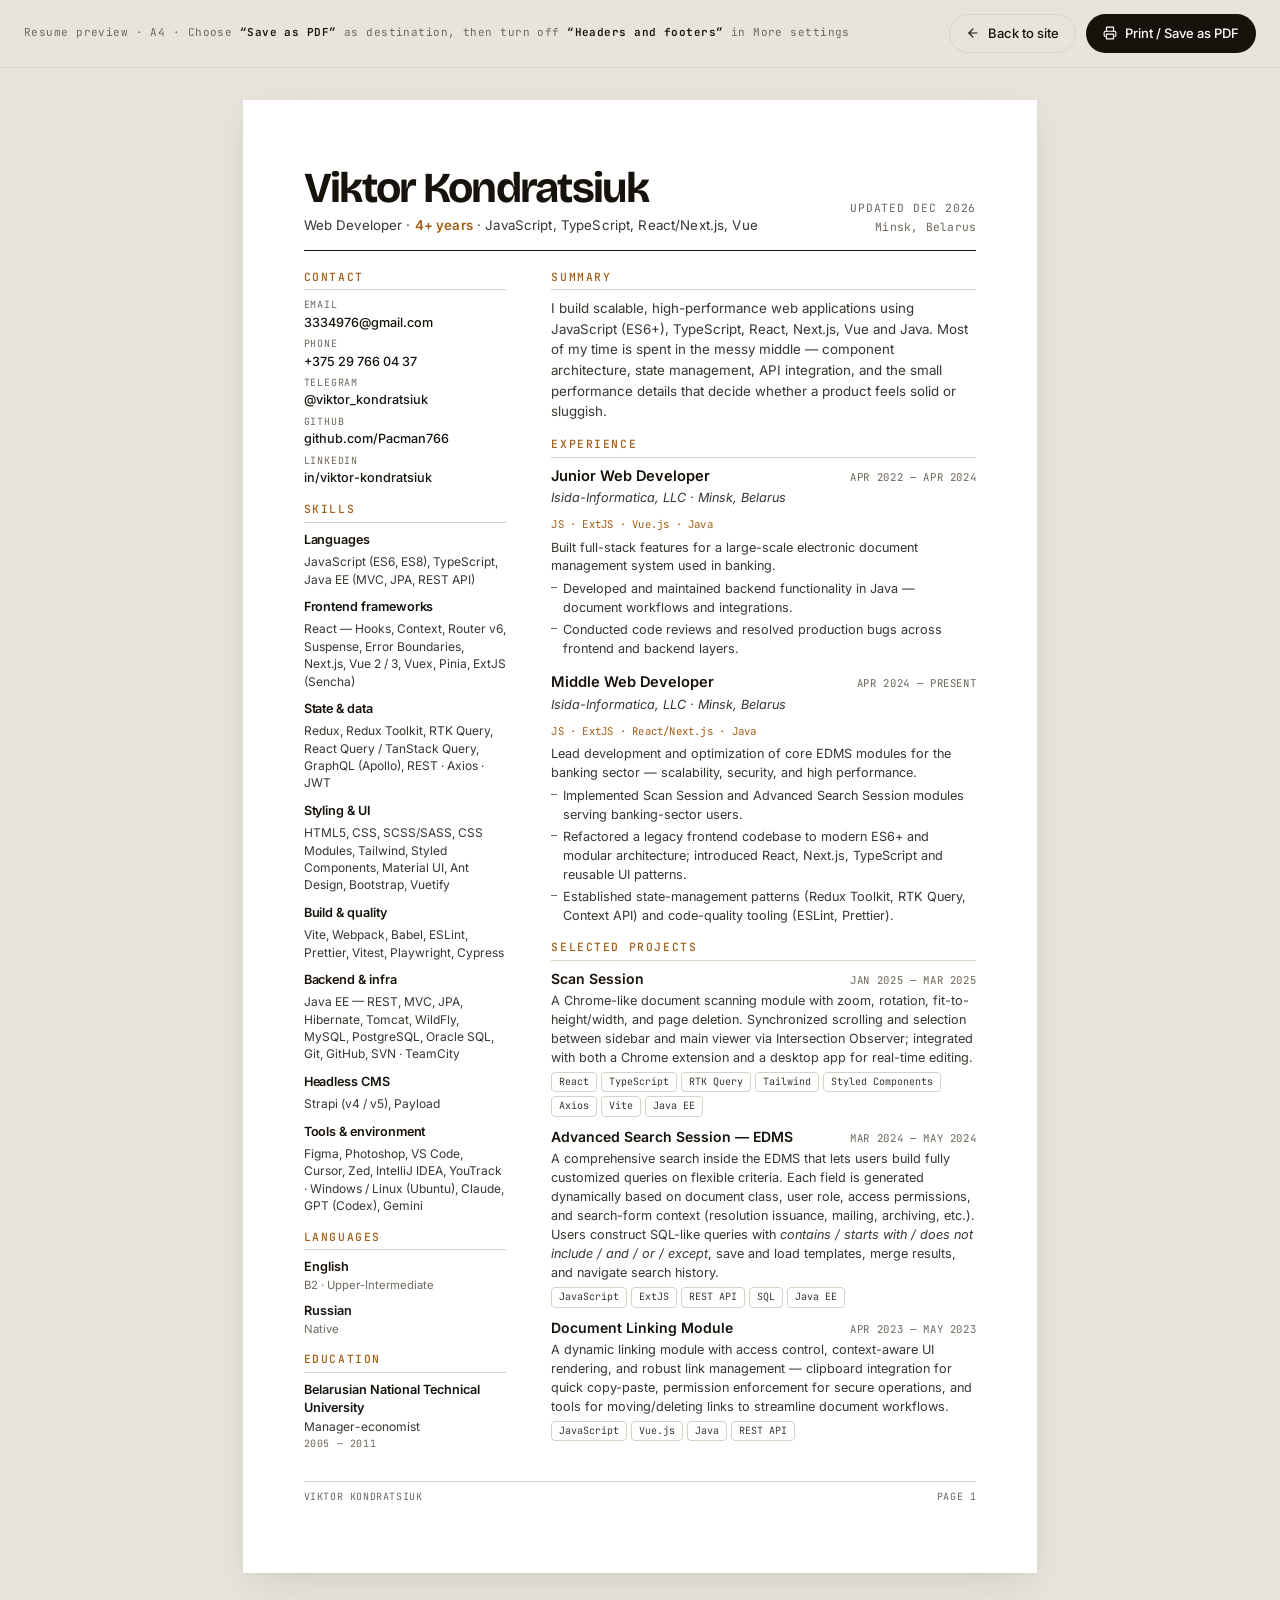
==== resume.html @ 0df0ddd4 "Initial production release of CV portfolio site - Static portfolio site with content-driven architec" ====
<!DOCTYPE html>
<html lang="en">
<head>
<meta charset="UTF-8" />
<meta name="viewport" content="width=device-width, initial-scale=1.0" />
<title>Resume — Viktor Kondratsiuk</title>
<link rel="preconnect" href="https://fonts.googleapis.com" />
<link rel="preconnect" href="https://fonts.gstatic.com" crossorigin />
<link href="https://fonts.googleapis.com/css2?family=Bricolage+Grotesque:opsz,wght@12..96,500;12..96,600;12..96,700&family=Inter:wght@300;400;500;600&family=JetBrains+Mono:wght@400;500&display=swap" rel="stylesheet" />
<style>
:root {
  --ink: #18120c;
  --ink-2: #3a3530;
  --ink-3: #6e665d;
  --line: #d8d2c5;
  --line-2: #ece7dc;
  --paper: #ffffff;
  --accent: oklch(0.55 0.12 60);
  --display: "Bricolage Grotesque", sans-serif;
  --sans: "Inter", -apple-system, BlinkMacSystemFont, "Segoe UI", sans-serif;
  --mono: "JetBrains Mono", ui-monospace, "SF Mono", monospace;
}
* { box-sizing: border-box; margin: 0; padding: 0; }
html, body { background: #e8e4dc; }
body {
  font-family: var(--sans);
  color: var(--ink);
  font-size: 10.5pt;
  line-height: 1.45;
  -webkit-font-smoothing: antialiased;
  text-rendering: optimizeLegibility;
}
a { color: inherit; text-decoration: none; }
strong { font-weight: 600; }
em { font-style: italic; }

/* ============= TOOLBAR ============= */
.toolbar {
  position: sticky; top: 0; z-index: 20;
  background: rgba(232, 228, 220, 0.92);
  backdrop-filter: saturate(160%) blur(10px);
  -webkit-backdrop-filter: saturate(160%) blur(10px);
  padding: 14px 24px;
  display: flex; justify-content: space-between; align-items: center; gap: 16px;
  border-bottom: 1px solid var(--line);
}
.toolbar-left {
  font-family: var(--mono); font-size: 11px;
  color: var(--ink-3); letter-spacing: .04em;
}
.toolbar-left strong { color: var(--ink); font-weight: 600; }
.toolbar-actions { display: flex; gap: 10px; }
.tb-btn {
  display: inline-flex; align-items: center; gap: 8px;
  padding: 9px 16px;
  font-family: var(--sans); font-size: 13px; font-weight: 500;
  border-radius: 999px;
  border: 1px solid transparent;
  cursor: pointer;
  transition: transform .2s ease, background .2s ease, border-color .2s ease;
  background: transparent; color: var(--ink);
}
.tb-btn:hover { transform: translateY(-1px); }
.tb-btn-primary { background: var(--ink); color: var(--paper); }
.tb-btn-primary:hover { background: oklch(0.22 0.01 60); }
.tb-btn-ghost { border-color: var(--line); }
.tb-btn-ghost:hover { border-color: var(--ink); }
.tb-btn svg { width: 14px; height: 14px; }

/* ============= PAGE ============= */
.page-wrap {
  padding: 32px 16px 48px;
  display: flex; flex-direction: column; align-items: center; gap: 24px;
}
.page {
  width: 210mm;
  min-height: 297mm;
  background: var(--paper);
  padding: 18mm 16mm;
  box-shadow: 0 1px 2px rgba(0,0,0,.04), 0 12px 40px -8px rgba(0,0,0,.12);
  position: relative;
  page-break-after: always;
}
.page:last-child { page-break-after: auto; }

/* ============= HEADER ============= */
.r-head {
  display: grid;
  grid-template-columns: 1fr auto;
  align-items: end;
  gap: 24px;
  padding-bottom: 14px;
  margin-bottom: 18px;
  border-bottom: 1.5px solid var(--ink);
}
.r-head-left h1 {
  font-family: var(--display);
  font-weight: 700;
  font-size: 32pt;
  letter-spacing: -0.04em;
  line-height: 0.95;
  color: var(--ink);
}
.r-head-tag {
  margin-top: 8px;
  font-size: 10pt;
  color: var(--ink-2);
  letter-spacing: 0.01em;
}
.r-head-tag strong { color: var(--accent); font-weight: 600; }
.r-head-right {
  text-align: right;
  font-family: var(--mono);
  font-size: 8.5pt;
  color: var(--ink-3);
  line-height: 1.6;
  letter-spacing: 0.02em;
}
.r-head-right .when { display: block; text-transform: uppercase; letter-spacing: 0.08em; }

/* ============= LAYOUT ============= */
.r-grid {
  display: grid;
  grid-template-columns: 1fr 2.1fr;
  gap: 12mm;
}
.r-col-left > section { margin-bottom: 14px; }
.r-col-right > section { margin-bottom: 14px; }
.r-col-right > section:last-child { margin-bottom: 0; }

/* ============= SECTION HEADERS ============= */
.r-h2 {
  font-family: var(--mono);
  font-size: 8.5pt;
  font-weight: 500;
  letter-spacing: 0.14em;
  text-transform: uppercase;
  color: var(--accent);
  margin-bottom: 8px;
  padding-bottom: 4px;
  border-bottom: 1px solid var(--line);
}

/* ============= LEFT COLUMN ============= */
.contact-list { list-style: none; }
.contact-list li {
  font-size: 9.5pt;
  margin-bottom: 5px;
  color: var(--ink-2);
  word-break: break-word;
}
.contact-list .label {
  display: block;
  font-family: var(--mono);
  font-size: 7.5pt;
  letter-spacing: 0.08em;
  text-transform: uppercase;
  color: var(--ink-3);
  margin-bottom: 1px;
}
.contact-list .value { display: block; font-weight: 500; color: var(--ink); text-decoration: none; }
.contact-list a.value:hover { color: var(--accent); text-decoration: underline; text-underline-offset: 2px; }

.skills-block { margin-bottom: 10px; }
.skills-block h3 {
  font-family: var(--sans);
  font-weight: 600;
  font-size: 9.5pt;
  color: var(--ink);
  margin-bottom: 4px;
  letter-spacing: -0.005em;
}
.skills-block p {
  font-size: 9pt;
  color: var(--ink-2);
  line-height: 1.45;
}

.lang-list, .edu-list { list-style: none; }
.lang-list li, .edu-list li {
  margin-bottom: 8px;
  font-size: 9.5pt;
}
.lang-list .name { font-weight: 600; color: var(--ink); }
.lang-list .level { display: block; font-size: 8.5pt; color: var(--ink-3); margin-top: 1px; }
.edu-list .school { font-weight: 600; color: var(--ink); display: block; }
.edu-list .degree { color: var(--ink-2); font-size: 9pt; }
.edu-list .when { font-family: var(--mono); font-size: 7.5pt; color: var(--ink-3); letter-spacing: 0.06em; text-transform: uppercase; display: block; margin-top: 1px; }

/* ============= RIGHT COLUMN ============= */
.r-summary {
  font-size: 10pt;
  line-height: 1.55;
  color: var(--ink-2);
}

.r-role { margin-bottom: 14px; }
.r-role:last-child { margin-bottom: 0; }
.r-role-head {
  display: flex; justify-content: space-between; align-items: baseline; gap: 12px; flex-wrap: wrap;
  margin-bottom: 2px;
}
.r-role-title {
  font-family: var(--sans);
  font-weight: 600;
  font-size: 11pt;
  color: var(--ink);
  letter-spacing: -0.005em;
}
.r-role-when {
  font-family: var(--mono);
  font-size: 8pt;
  color: var(--ink-3);
  letter-spacing: 0.06em;
  text-transform: uppercase;
  white-space: nowrap;
}
.r-role-org {
  font-size: 9.5pt;
  color: var(--ink-2);
  margin-bottom: 6px;
  font-style: italic;
}
.r-role-stack {
  display: inline-block;
  font-family: var(--mono); font-size: 8pt;
  color: var(--accent);
  letter-spacing: 0.02em;
  margin-bottom: 6px;
}
.r-bullets {
  list-style: none;
  margin-top: 4px;
}
.r-bullets li {
  position: relative;
  padding-left: 12px;
  font-size: 9.5pt;
  color: var(--ink-2);
  line-height: 1.5;
  margin-bottom: 3px;
}
.r-bullets li::before {
  content: "";
  position: absolute;
  left: 0; top: 8px;
  width: 6px; height: 1px;
  background: var(--ink-3);
}

.r-project { margin-bottom: 10px; page-break-inside: avoid; break-inside: avoid; }
.r-project:last-child { margin-bottom: 0; }
.r-project-head {
  display: flex; justify-content: space-between; align-items: baseline; gap: 12px; flex-wrap: wrap;
  margin-bottom: 2px;
}
.r-project-title {
  font-family: var(--sans);
  font-weight: 600;
  font-size: 10.5pt;
  color: var(--ink);
}
.r-project-when {
  font-family: var(--mono);
  font-size: 8pt;
  color: var(--ink-3);
  letter-spacing: 0.06em;
  text-transform: uppercase;
}
.r-project-lead {
  font-size: 9.5pt;
  color: var(--ink-2);
  line-height: 1.5;
  margin-bottom: 5px;
}
.r-project-stack {
  display: flex; flex-wrap: wrap; gap: 4px;
  margin-top: 5px;
}
.r-project-stack span {
  font-family: var(--mono);
  font-size: 7.5pt;
  padding: 2px 7px;
  border: 1px solid var(--line);
  border-radius: 4px;
  color: var(--ink-2);
}

.r-foot {
  margin-top: 16px;
  padding-top: 8px;
  border-top: 1px solid var(--line);
  display: flex; justify-content: space-between;
  font-family: var(--mono);
  font-size: 7.5pt;
  color: var(--ink-3);
  letter-spacing: 0.06em;
  text-transform: uppercase;
}

/* ============= LOADER ============= */
#cms-loader {
  position: fixed; inset: 0; z-index: 100;
  display: grid; place-items: center;
  background: #e8e4dc;
  font-family: var(--mono); font-size: 11px;
  color: var(--ink-3); letter-spacing: .08em; text-transform: uppercase;
  transition: opacity .4s ease;
}
#cms-loader.hide { opacity: 0; pointer-events: none; }
#cms-loader::before {
  content: ""; width: 24px; height: 24px;
  border: 1.5px solid var(--line);
  border-top-color: var(--ink);
  border-radius: 50%;
  animation: spin 0.9s linear infinite;
  margin-bottom: 14px; display: block;
}
@keyframes spin { to { transform: rotate(360deg); } }

/* ============= PRINT ============= */
@page {
  size: A4;
  margin: 12mm 14mm;
}
@media print {
  html, body { background: white; }
  .toolbar, #cms-loader { display: none !important; }
  .page-wrap { padding: 0; gap: 0; display: block; }
  .page {
    box-shadow: none;
    margin: 0;
    padding: 0;
    width: auto;
    min-height: 0;
    page-break-after: auto;
  }
  .r-head { page-break-after: avoid; break-after: avoid; }
  .r-h2 { page-break-after: avoid; break-after: avoid; }
  .r-role, .r-project, .skills-block, .edu-list li {
    page-break-inside: avoid; break-inside: avoid;
  }
  .r-foot { display: none; }
  /* tighten a bit for print */
  body { font-size: 10pt; }
  .r-head-left h1 { font-size: 28pt; }
  .r-grid { gap: 10mm; }
}
</style>
</head>
<body>

<div id="cms-loader">Loading…</div>

<div class="toolbar">
  <div class="toolbar-left">Resume preview · A4 · Choose <strong>“Save as PDF”</strong> as destination, then turn off <strong>“Headers and footers”</strong> in More settings</div>
  <div class="toolbar-actions">
    <a class="tb-btn tb-btn-ghost" href="index.html">
      <svg viewBox="0 0 24 24" fill="none" stroke="currentColor" stroke-width="2" stroke-linecap="round" stroke-linejoin="round"><line x1="19" y1="12" x2="5" y2="12"/><polyline points="12 19 5 12 12 5"/></svg>
      Back to site
    </a>
    <button class="tb-btn tb-btn-primary" id="print-btn">
      <svg viewBox="0 0 24 24" fill="none" stroke="currentColor" stroke-width="2" stroke-linecap="round" stroke-linejoin="round"><polyline points="6 9 6 2 18 2 18 9"/><path d="M6 18H4a2 2 0 0 1-2-2v-5a2 2 0 0 1 2-2h16a2 2 0 0 1 2 2v5a2 2 0 0 1-2 2h-2"/><rect x="6" y="14" width="12" height="8"/></svg>
      Print / Save as PDF
    </button>
  </div>
</div>

<div class="page-wrap">
  <article class="page" id="resume-root">
    <header class="r-head">
      <div class="r-head-left">
        <h1 id="r-name">Viktor Kondratsiuk</h1>
        <div class="r-head-tag" id="r-tag">Web Developer · <strong>4 years</strong> · JavaScript, TypeScript, React/Next.js, Vue</div>
      </div>
      <div class="r-head-right">
        <span class="when" id="r-updated">Updated —</span>
        <span id="r-location"></span>
      </div>
    </header>

    <div class="r-grid">
      <aside class="r-col-left">
        <section>
          <h2 class="r-h2">Contact</h2>
          <ul class="contact-list" id="r-contacts"></ul>
        </section>

        <section>
          <h2 class="r-h2">Skills</h2>
          <div id="r-skills"></div>
        </section>

        <section>
          <h2 class="r-h2">Languages</h2>
          <ul class="lang-list" id="r-langs"></ul>
        </section>

        <section>
          <h2 class="r-h2">Education</h2>
          <ul class="edu-list" id="r-edu"></ul>
        </section>
      </aside>

      <main class="r-col-right">
        <section>
          <h2 class="r-h2">Summary</h2>
          <p class="r-summary" id="r-summary"></p>
        </section>

        <section>
          <h2 class="r-h2">Experience</h2>
          <div id="r-roles"></div>
        </section>

        <section>
          <h2 class="r-h2">Selected Projects</h2>
          <div id="r-projects"></div>
        </section>
      </main>
    </div>

    <div class="r-foot">
      <span id="r-footer-name">Viktor Kondratsiuk</span>
      <span>Page 1</span>
    </div>
  </article>
</div>

<script>
(function () {
  function inline(s) {
    if (!s) return '';
    return String(s)
      .replace(/&/g, '&amp;')
      .replace(/</g, '&lt;')
      .replace(/>/g, '&gt;')
      .replace(/`([^`]+)`/g, '<code>$1</code>')
      .replace(/\*\*([^*]+)\*\*/g, '<strong>$1</strong>')
      .replace(/\b_([^_]+)_\b/g, '<em>$1</em>')
      .replace(/_([^_]+)_/g, '<em>$1</em>')
      .replace(/\[([^\]]+)\]\(([^)]+)\)/g, '<a href="$2">$1</a>');
  }

  function parseFrontmatter(text) {
    const m = text.match(/^---\n([\s\S]*?)\n---\n/);
    if (!m) return { fm: {}, rest: text };
    const fm = {};
    m[1].split('\n').forEach((line) => {
      if (!line.trim() || line.trim().startsWith('#')) return;
      const idx = line.indexOf(':');
      if (idx === -1) return;
      const k = line.slice(0, idx).trim();
      let v = line.slice(idx + 1).trim();
      if (v === 'true') v = true;
      else if (v === 'false') v = false;
      fm[k] = v;
    });
    return { fm, rest: text.slice(m[0].length) };
  }
  function splitSections(text) {
    const sections = {};
    const parts = text.split(/^# /gm).slice(1);
    parts.forEach((part) => {
      const nl = part.indexOf('\n');
      sections[part.slice(0, nl).trim()] = part.slice(nl + 1);
    });
    return sections;
  }
  function getSubsections(text) {
    const subs = {};
    const parts = text.split(/^## /gm).slice(1);
    parts.forEach((part) => {
      const nl = part.indexOf('\n');
      subs[part.slice(0, nl).trim()] = part.slice(nl + 1).trim();
    });
    return subs;
  }
  function getH3Items(text) {
    const items = [];
    const parts = text.split(/^### /gm).slice(1);
    parts.forEach((part) => {
      const nl = part.indexOf('\n');
      items.push({ title: part.slice(0, nl).trim(), body: part.slice(nl + 1).trim() });
    });
    return items;
  }
  function parseFieldsAndBullets(body) {
    const lines = body.split('\n');
    const fields = {};
    let currentList = null;
    lines.forEach((raw) => {
      if (!raw.trim()) { currentList = null; return; }
      if (/^\s{2,}-\s/.test(raw)) {
        if (currentList) currentList.push(raw.replace(/^\s+-\s/, '').trim());
        return;
      }
      const m = raw.match(/^-\s+([\w]+):\s*(.*)$/);
      if (m) {
        const key = m[1], val = m[2].trim();
        if (val === '') {
          fields[key] = []; currentList = fields[key];
        } else {
          if (key === 'chips' || key === 'stack') {
            fields[key] = val.split(',').map((s) => s.trim()).filter(Boolean);
          } else {
            fields[key] = val === 'true' ? true : val === 'false' ? false : val;
          }
          currentList = null;
        }
      }
    });
    return fields;
  }
  function parseBulletList(body) {
    return body.split('\n').filter((l) => /^-\s/.test(l)).map((l) => l.replace(/^-\s+/, '').trim());
  }

  fetch('content.md', { cache: 'no-cache' })
    .then((r) => r.text())
    .then(render)
    .catch((err) => {
      console.error(err);
      document.getElementById('cms-loader').textContent = 'Failed to load content.md';
    });

  function render(text) {
    const { fm, rest } = parseFrontmatter(text);
    const sections = splitSections(rest);

    // Header
    document.getElementById('r-name').textContent = fm.name || '';
    document.getElementById('r-footer-name').textContent = fm.name || '';
    const exp = getSubsections(sections['Experience'] || '');
    const roles = getH3Items(exp['Roles'] || '');
    const yearsTag = roles.length ? '<strong>4+ years</strong> · ' : '';
    document.getElementById('r-tag').innerHTML = (fm.role || 'Web Developer') + ' · ' + yearsTag + 'JavaScript, TypeScript, React/Next.js, Vue';

    const updated = new Date().toLocaleDateString('en-US', { month: 'short', year: 'numeric' });
    document.getElementById('r-updated').textContent = 'Updated ' + updated;
    document.getElementById('r-location').textContent = fm.location || '';

    // Contacts
    const contactRows = [];
    if (fm.email) contactRows.push({ label: 'Email', value: fm.email, href: 'mailto:' + fm.email });
    if (fm.phone) contactRows.push({ label: 'Phone', value: fm.phone, href: 'tel:' + String(fm.phone).replace(/\s|-/g, '') });
    if (fm.telegram) contactRows.push({ label: 'Telegram', value: '@' + fm.telegram, href: 'https://t.me/' + fm.telegram });
    if (fm.github) contactRows.push({ label: 'GitHub', value: 'github.com/' + fm.github, href: 'https://github.com/' + fm.github });
    if (fm.linkedin) contactRows.push({ label: 'LinkedIn', value: 'in/' + fm.linkedin, href: 'https://www.linkedin.com/in/' + fm.linkedin + '/' });
    document.getElementById('r-contacts').innerHTML = contactRows.map((c) => {
      const isExt = /^https?:/.test(c.href);
      const tgt = isExt ? ' target="_blank" rel="noopener noreferrer"' : '';
      return `<li><span class="label">${c.label}</span><a class="value" href="${c.href}"${tgt}>${c.value}</a></li>`;
    }).join('');

    // Skills (compact: each group as h3 + paragraph)
    const skillsSec = getSubsections(sections['Skills'] || '');
    const skillGroups = getH3Items(skillsSec['Groups'] || '');
    document.getElementById('r-skills').innerHTML = skillGroups.map((g) => {
      const items = parseBulletList(g.body).join(', ');
      return `<div class="skills-block"><h3>${inline(g.title)}</h3><p>${inline(items)}</p></div>`;
    }).join('');

    // Languages
    const langsSec = getSubsections(sections['Languages'] || '');
    const langItems = parseBulletList(langsSec['Items'] || '');
    document.getElementById('r-langs').innerHTML = langItems.map((row) => {
      const [name, level] = row.split('|').map((s) => s.trim());
      return `<li><span class="name">${name}</span><span class="level">${level || ''}</span></li>`;
    }).join('');

    // Education
    const eduSec = getSubsections(sections['Education'] || '');
    const eduItems = getH3Items(eduSec['Items'] || '');
    document.getElementById('r-edu').innerHTML = eduItems.map((e) => {
      const f = parseFieldsAndBullets(e.body);
      return `<li>
        <span class="school">${inline(e.title)}</span>
        <span class="degree">${inline(f.degree || '')}</span>
        <span class="when">${f.when || ''}</span>
      </li>`;
    }).join('');

    // Summary (use About lead)
    const aboutSec = getSubsections(sections['About'] || '');
    document.getElementById('r-summary').innerHTML = inline(aboutSec['Lead'] || '');

    // Roles (chronological order — newest first; reverse content.md order)
    const rolesSorted = [...roles].reverse();
    document.getElementById('r-roles').innerHTML = rolesSorted.map((r) => {
      const f = parseFieldsAndBullets(r.body);
      const bullets = (f.bullets || []).slice(0, 3).map((b) => `<li>${inline(b)}</li>`).join('');
      return `<div class="r-role">
        <div class="r-role-head">
          <span class="r-role-title">${inline(r.title)}</span>
          <span class="r-role-when">${f.when || ''}</span>
        </div>
        <div class="r-role-org">${f.org || ''}</div>
        ${f.stack ? `<div class="r-role-stack">${f.stack}</div>` : ''}
        ${f.summary ? `<div style="font-size:9.5pt;color:var(--ink-2);margin-bottom:3px;">${inline(f.summary)}</div>` : ''}
        ${bullets ? `<ul class="r-bullets">${bullets}</ul>` : ''}
      </div>`;
    }).join('');

    // Projects
    const projSec = getSubsections(sections['Projects'] || '');
    const projects = getH3Items(projSec['Items'] || '');
    document.getElementById('r-projects').innerHTML = projects.map((p) => {
      const f = parseFieldsAndBullets(p.body);
      const stack = (f.stack || []).map((s) => `<span>${s}</span>`).join('');
      return `<div class="r-project">
        <div class="r-project-head">
          <span class="r-project-title">${inline(p.title)}</span>
          <span class="r-project-when">${f.when || ''}</span>
        </div>
        <div class="r-project-lead">${inline(f.lead || '')}</div>
        ${stack ? `<div class="r-project-stack">${stack}</div>` : ''}
      </div>`;
    }).join('');

    requestAnimationFrame(() => {
      document.getElementById('cms-loader').classList.add('hide');
    });
  }

  document.getElementById('print-btn').addEventListener('click', () => window.print());
})();
</script>
</body>
</html>
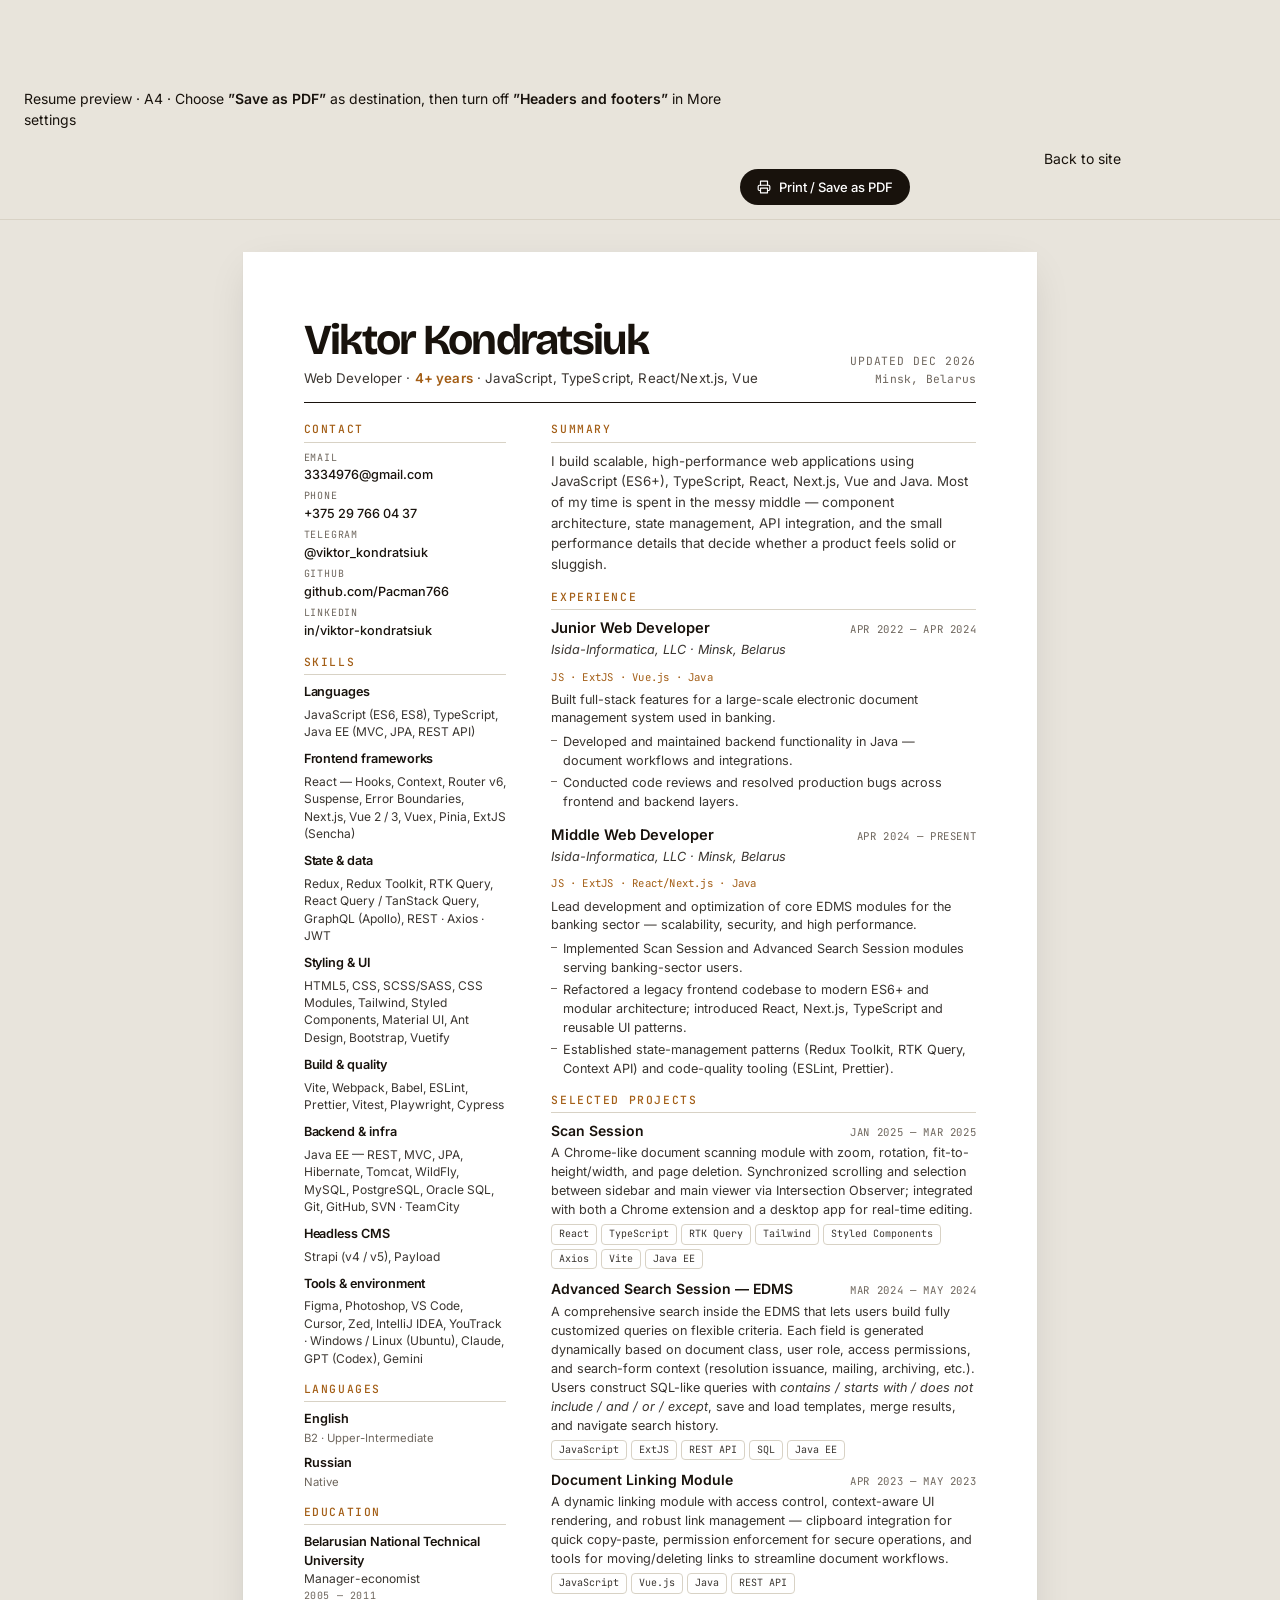
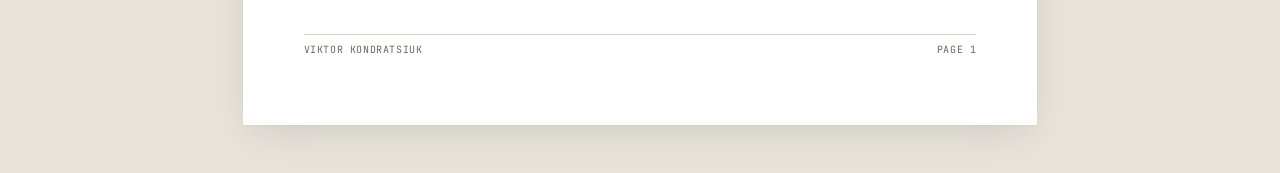
==== commit 512b5cb3: "Add i18n for UI strings, scroll-to-top button - Add # UI section to content.md and content-ru.md wit" ====
--- a/resume.html
+++ b/resume.html
@@ -318,6 +318,13 @@
 }
 @keyframes spin { to { transform: rotate(360deg); } }
 
+.btn-short { display: none; }
+@media (max-width: 600px) {
+  .btn-long { display: none; }
+  .btn-short { display: inline; }
+  .toolbar-left { display: none; }
+}
+
 /* ============= PRINT ============= */
 @page {
   size: A4;
@@ -353,15 +360,16 @@
 <div id="cms-loader">Loading…</div>
 
 <div class="toolbar">
-  <div class="toolbar-left">Resume preview · A4 · Choose <strong>“Save as PDF”</strong> as destination, then turn off <strong>“Headers and footers”</strong> in More settings</div>
-  <div class="toolbar-actions">
-    <a class="tb-btn tb-btn-ghost" href="index.html">
-      <svg viewBox="0 0 24 24" fill="none" stroke="currentColor" stroke-width="2" stroke-linecap="round" stroke-linejoin="round"><line x1="19" y1="12" x2="5" y2="12"/><polyline points="12 19 5 12 12 5"/></svg>
-      Back to site
+  <div class=”toolbar-left”><span id=”toolbar-hint”>Resume preview · A4 · Choose <strong>”Save as PDF”</strong> as destination, then turn off <strong>”Headers and footers”</strong> in More settings</span></div>
+  <div class=”toolbar-actions”>
+    <a class=”tb-btn tb-btn-ghost” href=”index.html” id=”back-btn”>
+      <svg viewBox=”0 0 24 24” fill=”none” stroke=”currentColor” stroke-width=”2” stroke-linecap=”round” stroke-linejoin=”round”><line x1=”19” y1=”12” x2=”5” y2=”12”/><polyline points=”12 19 5 12 12 5”/></svg>
+      <span data-i18n=”backBtn”>Back to site</span>
     </a>
     <button class="tb-btn tb-btn-primary" id="print-btn">
       <svg viewBox="0 0 24 24" fill="none" stroke="currentColor" stroke-width="2" stroke-linecap="round" stroke-linejoin="round"><polyline points="6 9 6 2 18 2 18 9"/><path d="M6 18H4a2 2 0 0 1-2-2v-5a2 2 0 0 1 2-2h16a2 2 0 0 1 2 2v5a2 2 0 0 1-2 2h-2"/><rect x="6" y="14" width="12" height="8"/></svg>
-      Print / Save as PDF
+      <span class="btn-long" data-i18n="printBtn">Print / Save as PDF</span>
+      <span class="btn-short" data-i18n="printBtnShort">Save as PDF</span>
     </button>
   </div>
 </div>
@@ -516,12 +524,16 @@
     return body.split('\n').filter((l) => /^-\s/.test(l)).map((l) => l.replace(/^-\s+/, '').trim());
   }
 
-  fetch('content.md', { cache: 'no-cache' })
+  var _lang = new URLSearchParams(location.search).get('lang') || localStorage.getItem('cv-lang') || 'en';
+  if (_lang !== 'en' && _lang !== 'ru') _lang = 'en';
+  var _contentFile = _lang === 'ru' ? 'content-ru.md' : 'content.md';
+
+  fetch(_contentFile, { cache: 'no-cache' })
     .then((r) => r.text())
     .then(render)
     .catch((err) => {
       console.error(err);
-      document.getElementById('cms-loader').textContent = 'Failed to load content.md';
+      document.getElementById('cms-loader').textContent = 'Failed to load content';
     });
 
   function render(text) {
@@ -618,12 +630,44 @@
       </div>`;
     }).join('');
 
+    // ---- UI strings ----
+    var uiSec = getSubsections(sections['UI'] || '');
+    var ui = {};
+    Object.keys(uiSec).forEach(function(sub) {
+      var fields = parseFieldsAndBullets(uiSec[sub]);
+      Object.assign(ui, fields);
+    });
+    document.querySelectorAll('[data-i18n]').forEach(function(el) {
+      var key = el.getAttribute('data-i18n');
+      if (ui[key] != null) el.textContent = String(ui[key]);
+    });
+    var hintEl = document.getElementById('toolbar-hint');
+    if (hintEl && ui.toolbarHint) hintEl.innerHTML = inline(String(ui.toolbarHint));
+
     requestAnimationFrame(() => {
       document.getElementById('cms-loader').classList.add('hide');
     });
   }
 
   document.getElementById('print-btn').addEventListener('click', () => window.print());
+
+  // Mobile: scale A4 page to fit viewport
+  function scaleResumePage() {
+    var page = document.querySelector('.page');
+    var wrap = document.querySelector('.page-wrap');
+    if (!page || !wrap) return;
+    if (window.innerWidth >= 760) {
+      page.style.transform = '';
+      page.style.marginBottom = '';
+      return;
+    }
+    var scale = window.innerWidth / page.offsetWidth;
+    page.style.transformOrigin = 'top left';
+    page.style.transform = 'scale(' + scale + ')';
+    page.style.marginBottom = '-' + (page.offsetHeight * (1 - scale)) + 'px';
+  }
+  window.addEventListener('resize', scaleResumePage);
+  scaleResumePage();
 })();
 </script>
 </body>
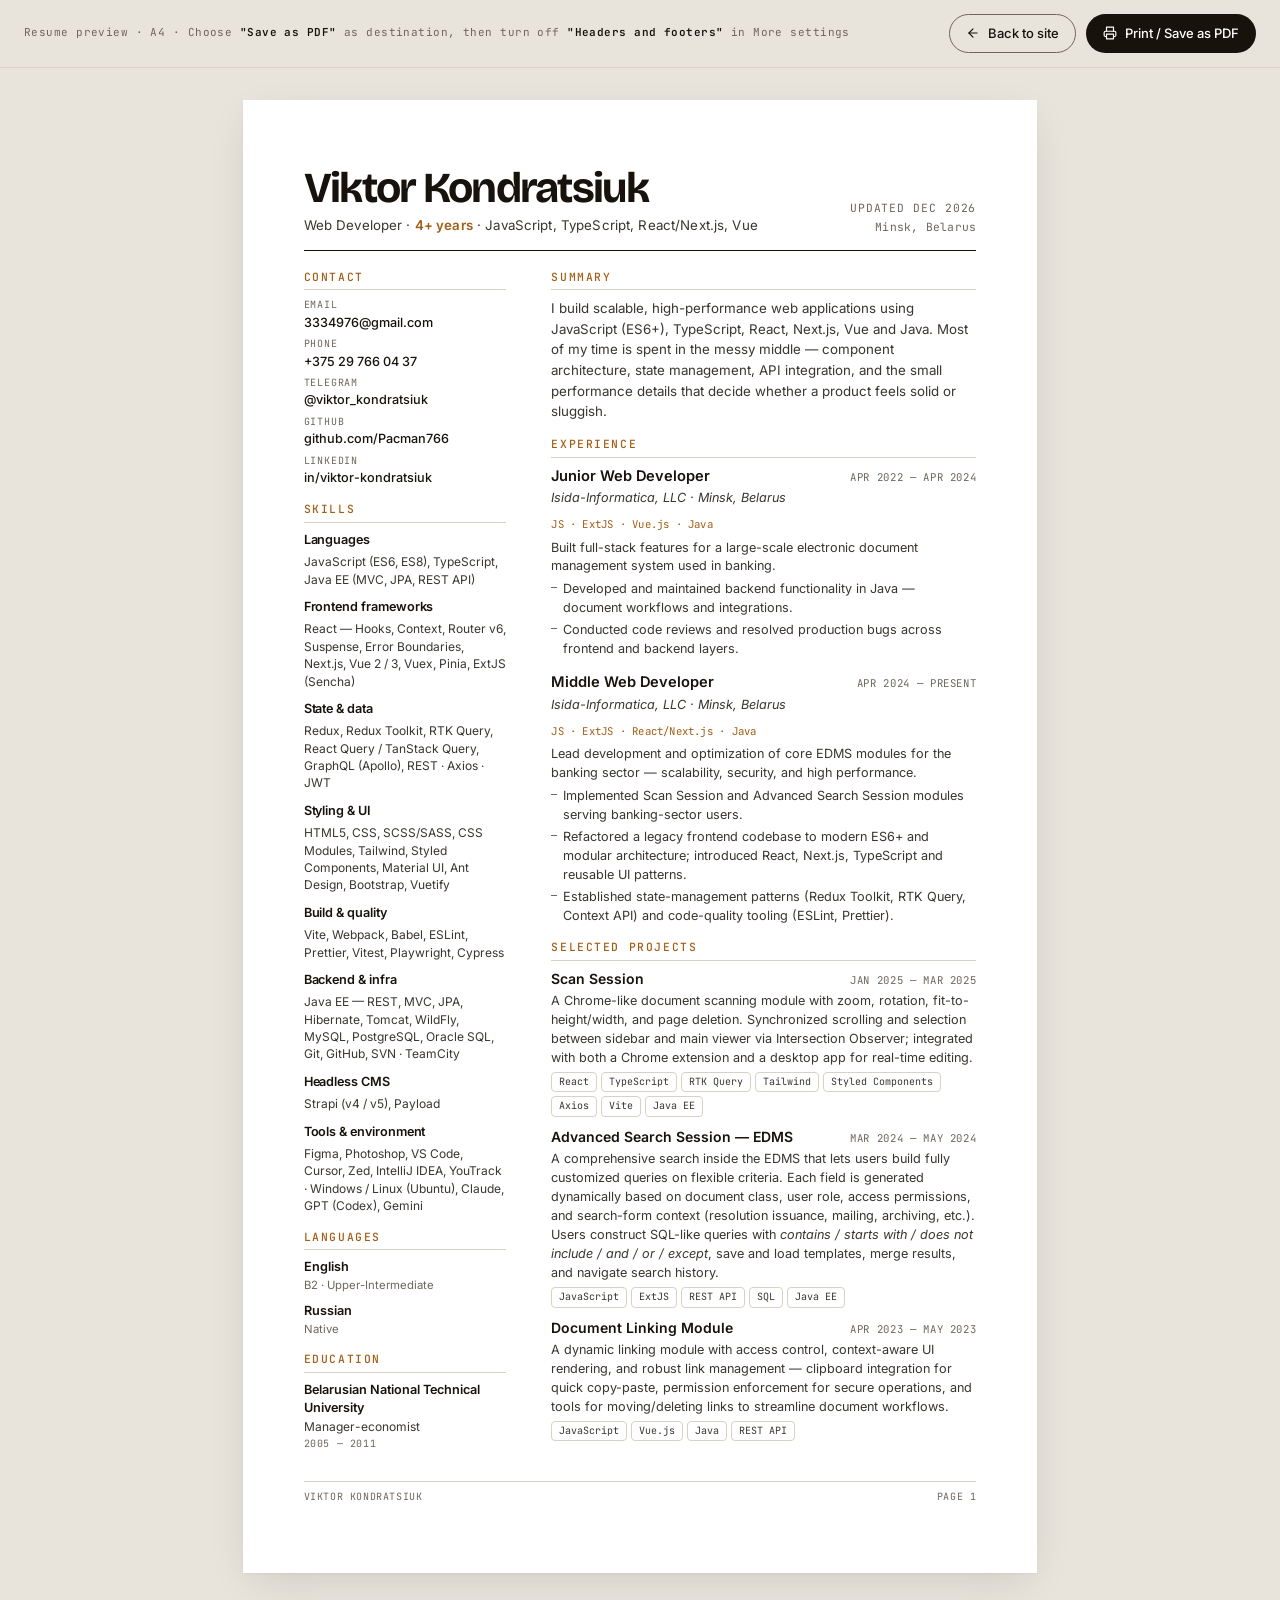
==== commit 3d2c18ce: "fix(resume): fix curly-quote class/id attributes breaking all CSS selectors All HTML element attribu" ====
--- a/resume.html
+++ b/resume.html
@@ -1,4 +1,4 @@
-<!DOCTYPE html>
+﻿<!DOCTYPE html>
 <html lang="en">
 <head>
 <meta charset="UTF-8" />
@@ -41,15 +41,17 @@
   backdrop-filter: saturate(160%) blur(10px);
   -webkit-backdrop-filter: saturate(160%) blur(10px);
   padding: 14px 24px;
-  display: flex; justify-content: space-between; align-items: center; gap: 16px;
+  display: flex; flex-wrap: nowrap; justify-content: space-between; align-items: center; gap: 16px;
   border-bottom: 1px solid var(--line);
 }
 .toolbar-left {
   font-family: var(--mono); font-size: 11px;
   color: var(--ink-3); letter-spacing: .04em;
+  flex: 1 1 0; min-width: 0;
+  overflow: hidden; text-overflow: ellipsis; white-space: nowrap;
 }
 .toolbar-left strong { color: var(--ink); font-weight: 600; }
-.toolbar-actions { display: flex; gap: 10px; }
+.toolbar-actions { display: flex; gap: 10px; flex-shrink: 0; }
 .tb-btn {
   display: inline-flex; align-items: center; gap: 8px;
   padding: 9px 16px;
@@ -63,7 +65,7 @@
 .tb-btn:hover { transform: translateY(-1px); }
 .tb-btn-primary { background: var(--ink); color: var(--paper); }
 .tb-btn-primary:hover { background: oklch(0.22 0.01 60); }
-.tb-btn-ghost { border-color: var(--line); }
+.tb-btn-ghost { border-color: var(--ink-3); }
 .tb-btn-ghost:hover { border-color: var(--ink); }
 .tb-btn svg { width: 14px; height: 14px; }
 
@@ -323,6 +325,8 @@
   .btn-long { display: none; }
   .btn-short { display: inline; }
   .toolbar-left { display: none; }
+  body { overflow-x: hidden; }
+  .page-wrap { overflow-x: hidden; max-width: 100vw; padding: 16px 0 32px; }
 }
 
 /* ============= PRINT ============= */
@@ -360,11 +364,11 @@
 <div id="cms-loader">Loading…</div>
 
 <div class="toolbar">
-  <div class=”toolbar-left”><span id=”toolbar-hint”>Resume preview · A4 · Choose <strong>”Save as PDF”</strong> as destination, then turn off <strong>”Headers and footers”</strong> in More settings</span></div>
-  <div class=”toolbar-actions”>
-    <a class=”tb-btn tb-btn-ghost” href=”index.html” id=”back-btn”>
-      <svg viewBox=”0 0 24 24” fill=”none” stroke=”currentColor” stroke-width=”2” stroke-linecap=”round” stroke-linejoin=”round”><line x1=”19” y1=”12” x2=”5” y2=”12”/><polyline points=”12 19 5 12 12 5”/></svg>
-      <span data-i18n=”backBtn”>Back to site</span>
+  <div class="toolbar-left"><span id="toolbar-hint">Resume preview · A4 · Choose <strong>"Save as PDF"</strong> as destination, then turn off <strong>"Headers and footers"</strong> in More settings</span></div>
+  <div class="toolbar-actions">
+    <a class="tb-btn tb-btn-ghost" href="index.html" id="back-btn">
+      <svg viewBox="0 0 24 24" fill="none" stroke="currentColor" stroke-width="2" stroke-linecap="round" stroke-linejoin="round"><line x1="19" y1="12" x2="5" y2="12"/><polyline points="12 19 5 12 12 5"/></svg>
+      <span data-i18n="backBtn">Back to site</span>
     </a>
     <button class="tb-btn tb-btn-primary" id="print-btn">
       <svg viewBox="0 0 24 24" fill="none" stroke="currentColor" stroke-width="2" stroke-linecap="round" stroke-linejoin="round"><polyline points="6 9 6 2 18 2 18 9"/><path d="M6 18H4a2 2 0 0 1-2-2v-5a2 2 0 0 1 2-2h16a2 2 0 0 1 2 2v5a2 2 0 0 1-2 2h-2"/><rect x="6" y="14" width="12" height="8"/></svg>
